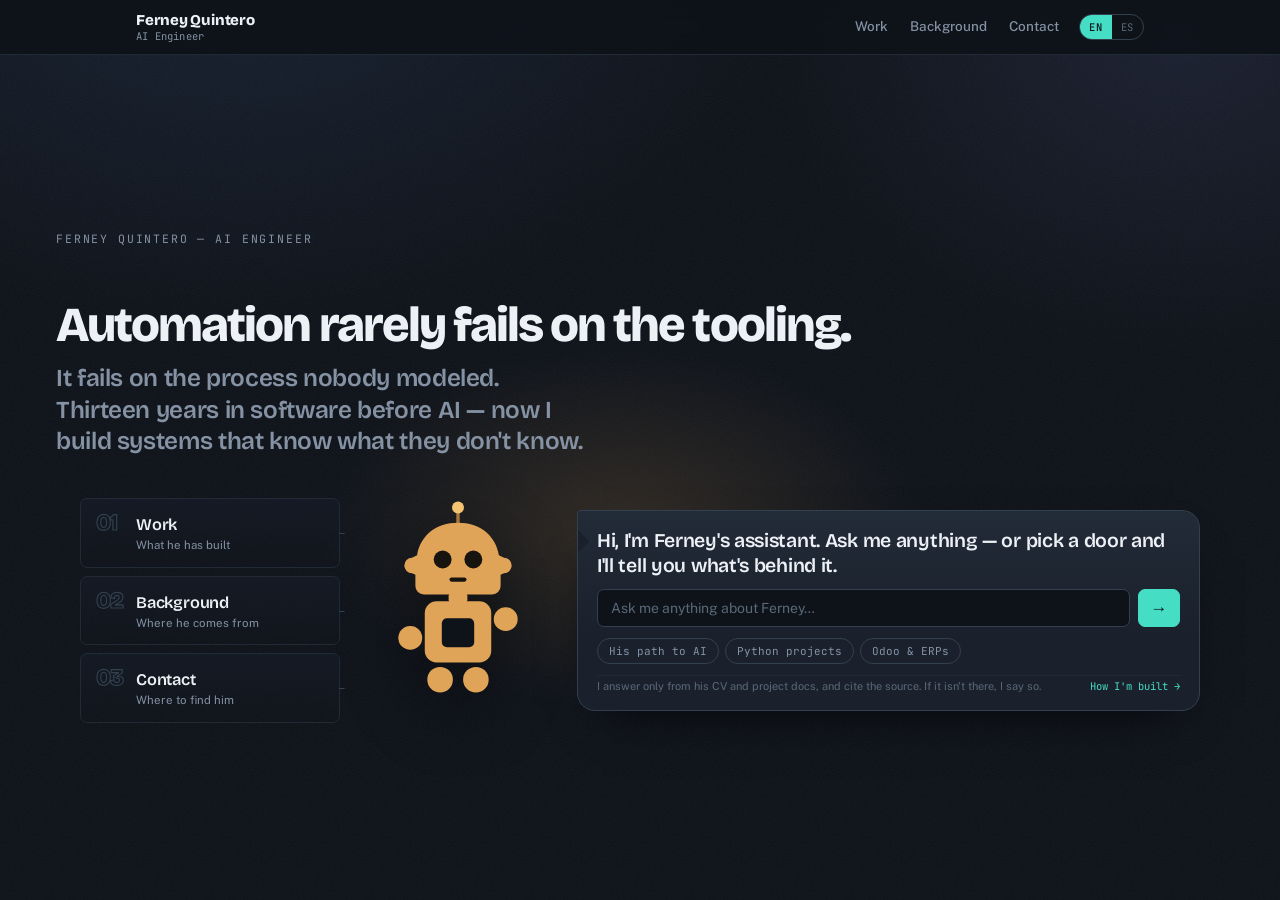
==== index.html @ f99f76a3 "Portada: la tesis por delante del cargo "Ingeniero de IA" compite con miles de perfiles. Lo que no c" ====
<!doctype html>
<html lang="en">
<head>
<meta charset="utf-8">
<meta name="viewport" content="width=device-width, initial-scale=1">
<title>Ferney Quintero — AI Engineer</title>
<meta name="description" content="I automate the work nobody should be doing by hand. Ask my assistant anything — it answers from my real documents and cites the source.">
<meta property="og:title" content="Ferney Quintero — AI Engineer">
<meta property="og:description" content="Ask my assistant anything — it answers from my real documents and cites the source.">
<meta property="og:type" content="website">
<link rel="icon" href="data:image/svg+xml,<svg xmlns='http://www.w3.org/2000/svg' viewBox='0 0 100 100'><rect width='100' height='100' fill='%230e1219'/><text y='70' x='50' text-anchor='middle' font-size='52' font-weight='700' font-family='monospace' fill='%23e0a458'>FQ</text></svg>">

<link rel="preconnect" href="https://fonts.googleapis.com">
<link rel="preconnect" href="https://fonts.gstatic.com" crossorigin>
<link rel="stylesheet" href="https://fonts.googleapis.com/css2?family=Bricolage+Grotesque:opsz,wght@12..96,600;12..96,800&family=Public+Sans:wght@400;500;600&family=JetBrains+Mono:wght@400;500&display=swap">
<link rel="stylesheet" href="styles.css">
</head>
<body class="home">

<a class="skip" href="#chat-input" data-es="Ir al asistente">Skip to the assistant</a>

<header class="topbar">
  <div class="bar">
    <a class="mark" href="index.html">
      <span class="mark-name">Ferney Quintero</span>
      <span class="mark-role" data-es="Ingeniero de IA">AI Engineer</span>
    </a>
    <nav aria-label="Sections">
      <a href="work.html" data-es="Proyectos">Work</a>
      <a href="background.html" data-es="Trayectoria">Background</a>
      <a href="contact.html" data-es="Contacto">Contact</a>
    </nav>
    <div class="lang" role="group" aria-label="Language">
      <button type="button" data-lang-btn="en" aria-pressed="true">EN</button>
      <button type="button" data-lang-btn="es" aria-pressed="false">ES</button>
    </div>
  </div>
</header>

<main id="main" class="stage" data-mood="idle" data-point="none">

  <p class="kicker mono" data-es="Ferney Quintero — Ingeniero de IA">Ferney Quintero — AI Engineer</p>

  <h1 data-es="Las automatizaciones casi nunca fallan por la herramienta.<br><span class='soft'>Fallan por el proceso que nadie modeló. Trece años en software antes de la IA — hoy construyo sistemas que saben lo que no saben.</span>">Automation rarely fails on the tooling.<br><span class="soft">It fails on the process nobody modeled. Thirteen years in software before AI &mdash; now I build systems that know what they don't know.</span></h1>

  <div class="scene">

    <nav class="doors" aria-label="Sections">
      <a href="work.html" data-point="up"
         data-say="Six systems. Two of them you can open and try right now."
         data-es-say="Seis sistemas. Dos puedes abrirlos y probarlos ahora mismo.">
        <span class="door-n mono">01</span>
        <span class="door-t" data-es="Proyectos">Work</span>
        <span class="door-d" data-es="Lo que ha construido">What he has built</span>
      </a>
      <a href="background.html" data-point="mid"
         data-say="Thirteen years in software before the AI part. That's the interesting bit."
         data-es-say="Trece años en software antes de la parte de IA. Eso es lo interesante.">
        <span class="door-n mono">02</span>
        <span class="door-t" data-es="Trayectoria">Background</span>
        <span class="door-d" data-es="De dónde viene">Where he comes from</span>
      </a>
      <a href="contact.html" data-point="down"
         data-say="Bogotá, Colombia. Where to find him."
         data-es-say="Bogotá, Colombia. Dónde encontrarlo.">
        <span class="door-n mono">03</span>
        <span class="door-t" data-es="Contacto">Contact</span>
        <span class="door-d" data-es="Dónde encontrarlo">Where to find him</span>
      </a>
    </nav>

    <svg class="bot" viewBox="0 0 230 262" role="img" aria-label="A small robot assistant">

      <g class="bot-think" aria-hidden="true">
        <text x="186" y="44" class="bot-mark">?</text>
      </g>

      <g class="bot-spark" aria-hidden="true">
        <path d="M182 34 l3.5 8 8 3.5 -8 3.5 -3.5 8 -3.5-8 -8-3.5 8-3.5 z"/>
        <path d="M40 58 l2.5 6 6 2.5 -6 2.5 -2.5 6 -2.5-6 -6-2.5 6-2.5 z"/>
      </g>

      <g class="bot-body">

        <g class="bot-head">
          <line class="bot-wire" x1="115" y1="30" x2="115" y2="14"/>
          <circle class="bot-bulb" cx="115" cy="10" r="7"/>

          <path class="bot-skin" d="M115 28
            c-26 0-44 15-48 38
            l-6 3 a9 9 0 0 0 0 18 l4 2
            v13 a10 10 0 0 0 10 10 h80
            a10 10 0 0 0 10-10 v-13 l4-2
            a9 9 0 0 0 0-18 l-6-3
            c-4-23-22-38-48-38 z"/>

          <g class="bot-face">
            <g class="eyes" data-eyes="normal">
              <circle cx="97" cy="71" r="10.5"/>
              <circle cx="133" cy="71" r="10.5"/>
            </g>
            <g class="eyes" data-eyes="happy">
              <path d="M87 76 a10 10 0 0 1 20 0"/>
              <path d="M123 76 a10 10 0 0 1 20 0"/>
            </g>
            <g class="eyes" data-eyes="squint">
              <rect x="86" y="68" width="22" height="7" rx="3.5"/>
              <rect x="122" y="68" width="22" height="7" rx="3.5"/>
            </g>
            <g class="eyes" data-eyes="up">
              <circle cx="97" cy="65" r="9.5"/>
              <circle cx="133" cy="65" r="9.5"/>
            </g>

            <g class="mouth" data-mouth="flat">
              <rect x="105" y="92" width="20" height="5" rx="2.5"/>
            </g>
            <g class="mouth" data-mouth="smile">
              <path d="M100 90 a16 13 0 0 0 30 0"/>
            </g>
            <g class="mouth" data-mouth="wavy">
              <path d="M101 94 q6-6 12 0 t12 0"/>
            </g>
            <g class="mouth" data-mouth="think">
              <rect x="108" y="92" width="13" height="5" rx="2.5"/>
            </g>
          </g>
        </g>

        <rect class="bot-skin" x="104" y="110" width="22" height="12" rx="4"/>
        <rect class="bot-skin" x="76" y="120" width="78" height="72" rx="14"/>
        <rect class="bot-panel" x="96" y="140" width="38" height="34" rx="6"/>

        <g class="bot-arm-l"><circle class="bot-skin" cx="59" cy="163" r="14"/></g>
        <g class="bot-arm-r"><circle class="bot-skin" cx="171" cy="141" r="14"/></g>

        <circle class="bot-skin" cx="94" cy="212" r="15"/>
        <circle class="bot-skin" cx="136" cy="212" r="15"/>
      </g>
    </svg>

    <div class="bubble">

      <div class="host-say" id="host-say" aria-hidden="true"><p></p></div>

      <div class="chat-log" id="chat-log" role="log" aria-live="polite" aria-label="Conversation">
        <div class="msg from-bot">
          <p class="msg-text" data-es="Hola, soy el asistente de Ferney. Pregúntame lo que quieras — o elige una puerta y te cuento qué hay detrás.">Hi, I'm Ferney's assistant. Ask me anything — or pick a door and I'll tell you what's behind it.</p>
        </div>
      </div>

      <form class="chat-form" id="chat-form" autocomplete="off">
        <input
          id="chat-input"
          type="text"
          name="question"
          maxlength="500"
          autocomplete="off"
          autocorrect="off"
          spellcheck="false"
          placeholder="Ask me anything about Ferney…"
          data-es-ph="Pregúntame lo que quieras sobre Ferney…"
          aria-label="Your question"
          data-es-label="Tu pregunta">
        <button type="submit" id="chat-send" aria-label="Send" data-es-label="Enviar">
          <span aria-hidden="true">→</span>
        </button>
      </form>

      <div class="chat-suggestions" id="chat-suggestions">
        <button type="button"
                data-q="How did he get into AI, and what did he do before?"
                data-es-q="¿Cómo llegó a la IA y qué hacía antes?"
                data-es="Su camino a la IA">His path to AI</button>
        <button type="button"
                data-q="What has he built in Python?"
                data-es-q="¿Qué ha construido en Python?"
                data-es="Proyectos en Python">Python projects</button>
        <button type="button"
                data-q="What does he know about Odoo and ERPs?"
                data-es-q="¿Qué sabe de Odoo y ERPs?"
                data-es="Odoo y ERPs">Odoo &amp; ERPs</button>
      </div>

      <p class="bubble-foot">
        <span data-es="Respondo solo desde su CV y la documentación de sus proyectos, y cito la fuente. Si no está ahí, lo digo.">I answer only from his CV and project docs, and cite the source. If it isn't there, I say so.</span>
        <a href="assistant.html" data-es="Cómo estoy hecho →">How I'm built →</a>
      </p>
    </div>

  </div>

</main>

<script src="i18n.js"></script>
<script src="script.js"></script>
</body>
</html>
---- styles.css ----
/* ==========================================================================
   Ferney Quintero — AI Automation Engineer

   One committed visual world: warm dark panel, tan robot, amber accent.
   Single theme on purpose — the site has an identity rather than a switch,
   and every colour is painted explicitly so it holds on any host ground.
   ========================================================================== */

:root {
  color-scheme: dark;

  /* Azul-noche frio de fondo contra el dorado calido del robot.
     El contraste de temperatura es lo que da la sensacion de objeto
     iluminado en vez de dibujo plano sobre un color. */
  --paper:   #0e1219;
  --surface: #151b25;
  --sunken:  #1a212c;
  --raised:  #222b38;

  --ink:     #edf1f6;
  --soft:    #b5c0ce;
  --muted:   #8492a4;
  --dim:     #5a6878;

  --line:    #212a36;
  --line-2:  #32404f;

  /* Dorado: la marca y el robot */
  --skin:        #e0a458;
  --skin-dim:    #a8763a;
  --amber:       #e8b35e;
  --amber-vivid: #f5c473;
  --amber-wash:  #241d12;

  /* Turquesa: todo lo que se puede tocar */
  --accent:      #45ddc4;
  --accent-soft: #2aa892;
  --accent-wash: #0d2621;

  --live:      #45ddc4;
  --live-wash: #0d2621;

  --display: "Bricolage Grotesque", "Trebuchet MS", sans-serif;
  --body: "Public Sans", -apple-system, "Segoe UI", sans-serif;
  --mono: "JetBrains Mono", ui-monospace, "Cascadia Code", monospace;

  --pad: clamp(20px, 5vw, 56px);
  --maxw: 1120px;
}

* { box-sizing: border-box; }

html { scroll-behavior: smooth; scroll-padding-top: 72px; }
@media (prefers-reduced-motion: reduce) {
  html { scroll-behavior: auto; }
  * { transition: none !important; animation: none !important; }
}

body {
  margin: 0;
  background: var(--paper);
  background-image:
    radial-gradient(58rem 40rem at 18% -8%, #172233 0%, transparent 62%),
    radial-gradient(44rem 34rem at 92% 4%, #1a2030 0%, transparent 58%);
  background-attachment: fixed;
  color: var(--ink);
  font-family: var(--body);
  font-size: 16px;
  line-height: 1.6;
  -webkit-font-smoothing: antialiased;
}

/* Grano finisimo sobre todo el sitio. Rompe la planitud del color plano
   y da la sensacion de superficie impresa en vez de pantalla lisa.
   Generado con feTurbulence: no carga ninguna imagen. */
body::after {
  content: "";
  position: fixed;
  inset: 0;
  z-index: 1;
  pointer-events: none;
  opacity: 0.055;
  background-image: url("data:image/svg+xml,%3Csvg xmlns='http://www.w3.org/2000/svg' width='160' height='160'%3E%3Cfilter id='n'%3E%3CfeTurbulence type='fractalNoise' baseFrequency='0.85' numOctaves='3'/%3E%3C/filter%3E%3Crect width='160' height='160' filter='url(%23n)'/%3E%3C/svg%3E");
}

.mono { font-family: var(--mono); }
a { color: inherit; }

.skip {
  position: absolute;
  left: -9999px;
  top: 0;
  background: var(--amber);
  color: var(--paper);
  padding: 10px 16px;
  z-index: 100;
}
.skip:focus { left: 8px; top: 8px; }

:focus-visible { outline: 2px solid var(--accent); outline-offset: 3px; }

/* ---------------- top bar ---------------- */
.topbar {
  position: sticky;
  top: 0;
  z-index: 40;
  background: color-mix(in srgb, var(--paper) 90%, transparent);
  backdrop-filter: blur(10px);
  border-bottom: 1px solid var(--line);
}
.bar {
  max-width: var(--maxw);
  margin: 0 auto;
  padding: 11px var(--pad);
  display: flex;
  align-items: center;
  gap: 20px;
}
.mark { text-decoration: none; display: grid; line-height: 1.25; margin-right: auto; }
.mark-name {
  font-family: var(--display);
  font-weight: 800;
  font-size: 15px;
  letter-spacing: -0.015em;
  color: var(--ink);
}
.mark-role {
  font-family: var(--mono);
  font-size: 10.5px;
  color: var(--muted);
  letter-spacing: 0.02em;
}
.topbar nav { display: flex; gap: 22px; }
.topbar nav a {
  text-decoration: none;
  font-size: 13.5px;
  font-weight: 500;
  color: var(--muted);
  padding: 3px 0;
  border-bottom: 1.5px solid transparent;
}
.topbar nav a:hover { color: var(--ink); border-bottom-color: var(--accent); }
.topbar nav a[aria-current="page"] { color: var(--ink); border-bottom-color: var(--accent); }

/* --- selector de idioma --- */
.lang {
  display: flex;
  border: 1px solid var(--line-2);
  border-radius: 20px;
  overflow: hidden;
  flex: none;
}
.lang button {
  font-family: var(--mono);
  font-size: 10.5px;
  letter-spacing: 0.06em;
  background: none;
  border: none;
  color: var(--dim);
  padding: 5px 9px;
  cursor: pointer;
  transition: background .12s ease, color .12s ease;
}
.lang button:hover { color: var(--ink); }
.lang button[aria-pressed="true"] {
  background: var(--accent);
  color: var(--paper);
  font-weight: 500;
}

/* ---------------- layout ---------------- */
main { max-width: var(--maxw); margin: 0 auto; padding: 0 var(--pad); }

/* ---------------- stage (home) ----------------
   La pagina es el personaje. El robot queda en el centro haciendo de
   bisagra: a su izquierda las tres puertas, a su derecha la conversacion.
   Todo cabe en una pantalla — nadie tiene que bajar para entrar a una
   seccion.
   --------------------------------------------- */
.stage {
  position: relative;
  max-width: none;
  padding: clamp(20px, 3vw, 38px) var(--pad) clamp(24px, 3vw, 40px);
  min-height: calc(100vh - 56px);
  display: flex;
  flex-direction: column;
  justify-content: center;
  gap: clamp(20px, 3.5vw, 40px);
}
.stage > * {
  max-width: var(--maxw);
  width: 100%;
  margin-inline: auto;
  position: relative;
  z-index: 2;
}

/* El foco nace detras del personaje, en el centro de la composicion */
.stage::before {
  content: "";
  position: absolute;
  left: 50%;
  top: 56%;
  width: min(52rem, 92vw);
  height: min(34rem, 56vh);
  transform: translate(-52%, -50%);
  background: radial-gradient(
    closest-side,
    rgba(224, 164, 88, 0.16) 0%,
    rgba(224, 164, 88, 0.06) 44%,
    transparent 72%
  );
  pointer-events: none;
  z-index: 0;
}

/* --- la composicion: puertas | personaje | conversacion --- */
.scene {
  display: grid;
  grid-template-columns: minmax(210px, 260px) auto minmax(0, 1fr);
  align-items: center;
  gap: clamp(6px, 1.6vw, 22px);
}

/* --- las puertas --- */
.doors { display: grid; gap: 8px; }
.doors a {
  position: relative;
  display: grid;
  grid-template-columns: 30px 1fr;
  grid-template-areas: "n t" "n d";
  align-items: baseline;
  gap: 0 10px;
  text-decoration: none;
  padding: 13px 15px;
  border: 1px solid var(--line);
  border-radius: 7px;
  background: linear-gradient(180deg, var(--surface) 0%, transparent 100%);
  transition: border-color .22s ease, background .22s ease, transform .22s ease;
}
.doors a::after {
  /* El hilo que une la puerta con el personaje */
  content: "";
  position: absolute;
  right: -14px;
  top: 50%;
  width: 14px;
  height: 1px;
  background: var(--line-2);
  transform: scaleX(.4);
  transform-origin: left;
  transition: transform .22s ease, background .22s ease;
}
.doors a:hover,
.doors a:focus-visible {
  border-color: var(--accent-soft);
  background: linear-gradient(180deg, var(--raised) 0%, var(--sunken) 100%);
  transform: translateX(4px);
}
.doors a:hover::after,
.doors a:focus-visible::after { transform: scaleX(1); background: var(--accent); }

.door-n {
  grid-area: n;
  font-family: var(--display);
  font-weight: 800;
  font-size: 1.45rem;
  line-height: .9;
  letter-spacing: -0.03em;
  color: transparent;
  -webkit-text-stroke: 1.2px var(--line-2);
  transition: -webkit-text-stroke-color .22s ease;
  user-select: none;
}
.doors a:hover .door-n { -webkit-text-stroke-color: var(--accent); }
.door-t {
  grid-area: t;
  font-family: var(--display);
  font-weight: 600;
  font-size: 1.02rem;
  letter-spacing: -0.012em;
  color: var(--ink);
}
.door-d { grid-area: d; font-size: 11.5px; color: var(--muted); line-height: 1.35; }

/* --- robot: una parte por gesto ---------------------------------------
   El estado llega en data-mood sobre .stage, puesto por script.js con lo
   que devuelve la API. El CSS traduce ese valor a postura y expresion:
   ojos, boca, inclinacion, brazos y los adornos que aparecen alrededor.
   -------------------------------------------------------------------- */
.bot {
  width: clamp(112px, 16vw, 196px);
  height: auto;
  flex: none;
  overflow: visible;
  filter: drop-shadow(0 18px 34px rgba(0, 0, 0, .45));
}
.bot-skin  { fill: var(--skin); }
.bot-panel { fill: var(--paper); }
.bot-wire  { stroke: var(--skin-dim); stroke-width: 4; stroke-linecap: round; }
.bot-bulb  { fill: var(--amber-vivid); }

.eyes circle, .eyes rect { fill: #17140f; }
.eyes path { fill: none; stroke: #17140f; stroke-width: 6; stroke-linecap: round; }

.mouth rect, .mouth circle { fill: #17140f; }
.mouth path {
  fill: none;
  stroke: #17140f;
  stroke-width: 5;
  stroke-linecap: round;
  stroke-linejoin: round;
}

/* Un solo juego de ojos y una sola boca visibles a la vez */
.eyes, .mouth { display: none; }

.stage[data-mood="idle"]      [data-eyes="normal"],
.stage[data-mood="answering"] [data-eyes="normal"] { display: block; }
.stage[data-mood="confident"] [data-eyes="happy"]  { display: block; }
.stage[data-mood="thinking"]  [data-eyes="up"]     { display: block; }
.stage[data-mood="declined"]  [data-eyes="squint"] { display: block; }
.stage[data-mood="unsure"]    [data-eyes="squint"] { display: block; }

.stage[data-mood="idle"]      [data-mouth="flat"]  { display: block; }
.stage[data-mood="answering"] [data-mouth="flat"]  { display: block; }
.stage[data-mood="confident"] [data-mouth="smile"] { display: block; }
.stage[data-mood="thinking"]  [data-mouth="think"] { display: block; }
.stage[data-mood="declined"]  [data-mouth="wavy"]  { display: block; }
.stage[data-mood="unsure"]    [data-mouth="wavy"]  { display: block; }

/* Adornos alrededor de la cabeza */
.bot-mark {
  fill: var(--amber-vivid);
  font-family: var(--display);
  font-weight: 800;
  font-size: 44px;
}
.bot-spark path { fill: var(--amber-vivid); }

.bot-think, .bot-spark {
  opacity: 0;
  transform-origin: 170px 44px;
  transition: opacity .3s ease, transform .3s ease;
  transform: scale(.4);
}
.stage[data-mood="declined"] .bot-think,
.stage[data-mood="unsure"]   .bot-think { opacity: 1; transform: scale(1); }
.stage[data-mood="confident"] .bot-spark { opacity: 1; transform: scale(1); }

.bot-head  { transform-origin: 115px 118px; transition: transform .45s ease; }
.bot-body  { transform-origin: 115px 222px; transition: transform .45s ease; }
.bot-face  { transition: transform .25s ease; }
.bot-arm-r { transform-origin: 162px 152px; transition: transform .45s ease; }
.bot-arm-l { transform-origin: 68px 152px;  transition: transform .45s ease; }

/* Cabeza ladeada y cuerpo hundido cuando no encuentra o no entiende */
.stage[data-mood="declined"] .bot-head,
.stage[data-mood="unsure"]   .bot-head { transform: rotate(-12deg); }
.stage[data-mood="declined"] .bot-body,
.stage[data-mood="unsure"]   .bot-body { transform: translateY(5px) scale(.98); }

/* Hombros encogidos al declinar */
.stage[data-mood="declined"] .bot-arm-l,
.stage[data-mood="unsure"]   .bot-arm-l { transform: translateY(-11px) rotate(-14deg); }
.stage[data-mood="declined"] .bot-arm-r,
.stage[data-mood="unsure"]   .bot-arm-r { transform: translate(-5px, 16px) rotate(16deg); }

/* --- el anfitrion senala la puerta que estas mirando ------------------
   data-point lo pone script.js al pasar el cursor por una puerta. El
   robot gira la cabeza hacia ella y estira el brazo en su direccion.
   -------------------------------------------------------------------- */
.stage[data-point="up"]   .bot-head { transform: rotate(-13deg) translateX(-5px); }
.stage[data-point="mid"]  .bot-head { transform: rotate(-8deg)  translateX(-5px); }
.stage[data-point="down"] .bot-head { transform: rotate(-3deg)  translateX(-4px); }

.stage[data-point="up"]   .bot-arm-l { transform: translate(-16px, -30px) rotate(-38deg); }
.stage[data-point="mid"]  .bot-arm-l { transform: translate(-19px, -6px)  rotate(-14deg); }
.stage[data-point="down"] .bot-arm-l { transform: translate(-16px, 16px)  rotate(16deg); }

/* Mientras senala, la otra mano baja: el gesto se lee como uno solo */
.stage[data-point="up"]   .bot-arm-r,
.stage[data-point="mid"]  .bot-arm-r,
.stage[data-point="down"] .bot-arm-r { transform: translateY(14px) rotate(10deg); }

.stage[data-point="up"]   .bot-face,
.stage[data-point="mid"]  .bot-face,
.stage[data-point="down"] .bot-face { transform: translateX(-5px) !important; }

/* Senalando no sigue al cursor ni saluda: esta atendiendo a otra cosa */
.stage:not([data-point="none"]) .bot-arm-r { animation: none !important; }

@media (prefers-reduced-motion: no-preference) {
  /* En reposo: respira, saluda, parpadea y late la antena */
  .stage[data-mood="idle"][data-point="none"] .bot-body { animation: breathe 4.6s ease-in-out infinite; }
  .stage[data-mood="idle"][data-point="none"] .bot-arm-r { animation: wave 3.4s ease-in-out infinite; }
  .stage[data-mood="idle"] [data-eyes="normal"] {
    animation: blink 5.4s steps(1, end) infinite;
    transform-origin: 115px 71px;
  }
  .bot-bulb { animation: pulse 2.9s ease-in-out infinite; }

  /* Pensando: antena acelerada, balanceo y la boca late */
  .stage[data-mood="thinking"] .bot-bulb { animation: pulse .7s ease-in-out infinite; }
  .stage[data-mood="thinking"] .bot-body { animation: sway 1.7s ease-in-out infinite; }
  .stage[data-mood="thinking"] [data-mouth="think"] { animation: ponder 2.1s ease-in-out infinite; }

  /* Respuesta con respaldo: da un saltito, asiente y levanta el brazo */
  .stage[data-mood="confident"] .bot-body  { animation: hop .62s ease-in-out 2; }
  .stage[data-mood="confident"] .bot-arm-r { transform: rotate(-30deg); }
  .stage[data-mood="confident"] .bot-spark { animation: twinkle 1.5s ease-in-out infinite; }

  /* Al declinar, el signo de interrogacion oscila */
  .stage[data-mood="declined"] .bot-think,
  .stage[data-mood="unsure"]   .bot-think { animation: tilt 2s ease-in-out infinite; }
}

@keyframes wave {
  0%, 62%, 100% { transform: rotate(0deg); }
  14%           { transform: rotate(-26deg); }
  30%           { transform: rotate(-6deg); }
  46%           { transform: rotate(-22deg); }
}
@keyframes blink {
  0%, 90%, 100% { transform: scaleY(1); }
  93%           { transform: scaleY(0.1); }
  96%           { transform: scaleY(1); }
  98%           { transform: scaleY(0.1); }
}
@keyframes pulse {
  0%, 100% { opacity: 1; }
  50%      { opacity: 0.3; }
}
@keyframes breathe {
  0%, 100% { transform: translateY(0) scale(1); }
  50%      { transform: translateY(-2.5px) scale(1.012); }
}
@keyframes sway {
  0%, 100% { transform: rotate(0deg); }
  50%      { transform: rotate(2.4deg); }
}
@keyframes hop {
  0%, 100% { transform: translateY(0); }
  35%      { transform: translateY(-9px); }
  70%      { transform: translateY(2px); }
}
@keyframes ponder {
  0%, 100% { transform: translateX(0); }
  50%      { transform: translateX(3px); }
}
@keyframes twinkle {
  0%, 100% { opacity: 1; }
  50%      { opacity: .35; }
}
@keyframes tilt {
  0%, 100% { transform: rotate(-8deg) scale(1); }
  50%      { transform: rotate(8deg) scale(1.08); }
}

/* --- globo: ahora contiene la conversacion --------------------------- */
.bubble {
  position: relative;
  overflow: hidden;
  background: linear-gradient(180deg, var(--raised) 0%, var(--sunken) 62%);
  border: 1px solid var(--line-2);
  border-radius: 4px 18px 18px 18px;
  box-shadow: 0 22px 48px -26px rgba(0, 0, 0, .85);
  padding: 17px 19px 15px;
  width: min(100%, 640px);
  display: flex;
  flex-direction: column;
  gap: 11px;
}
.bubble::before {
  content: "";
  position: absolute;
  left: -9px;
  top: 22px;
  width: 16px;
  height: 16px;
  background: var(--sunken);
  border-left: 1px solid var(--line-2);
  border-bottom: 1px solid var(--line-2);
  transform: rotate(45deg);
}

/* Lo que dice el anfitrion al senalar una puerta. Se superpone al chat
   en vez de sustituirlo: la conversacion sigue intacta debajo. */
.host-say {
  position: absolute;
  inset: 0;
  z-index: 3;
  display: flex;
  align-items: center;
  padding: 20px 24px;
  border-radius: inherit;
  background: linear-gradient(180deg, var(--raised) 0%, var(--sunken) 70%);
  opacity: 0;
  pointer-events: none;
  transition: opacity .2s ease;
}
.host-say p {
  font-family: var(--display);
  font-weight: 600;
  font-size: clamp(1.02rem, 2vw, 1.3rem);
  line-height: 1.3;
  letter-spacing: -0.018em;
  color: var(--ink);
  text-wrap: balance;
}
.stage:not([data-point="none"]) .host-say { opacity: 1; }

.chat-log {
  display: flex;
  flex-direction: column;
  gap: 12px;
  max-height: clamp(180px, 30vh, 300px);
  overflow-y: auto;
  scrollbar-width: thin;
  scrollbar-color: var(--line-2) transparent;
}
.chat-log::-webkit-scrollbar { width: 6px; }
.chat-log::-webkit-scrollbar-thumb { background: var(--line-2); border-radius: 3px; }

.msg p { margin: 0; }
.msg-text { font-size: 14.6px; line-height: 1.55; }

.from-bot .msg-text { color: var(--ink); }
.from-bot:first-child .msg-text {
  font-family: var(--display);
  font-weight: 600;
  font-size: clamp(1rem, 2vw, 1.22rem);
  line-height: 1.3;
  letter-spacing: -0.015em;
}

.from-user {
  align-self: flex-end;
  max-width: 85%;
  background: var(--raised);
  border: 1px solid var(--line-2);
  border-radius: 12px 12px 3px 12px;
  padding: 7px 12px;
}
.from-user .msg-text { color: var(--soft); font-size: 13.8px; }

.msg-sources {
  margin-top: 6px !important;
  font-family: var(--mono);
  font-size: 10.5px;
  line-height: 1.6;
  color: var(--dim);
}

.typing { display: flex; gap: 5px; padding: 6px 2px; }
.typing span {
  width: 6px;
  height: 6px;
  border-radius: 50%;
  background: var(--skin-dim);
}
@media (prefers-reduced-motion: no-preference) {
  .typing span { animation: blip 1.1s ease-in-out infinite; }
  .typing span:nth-child(2) { animation-delay: .16s; }
  .typing span:nth-child(3) { animation-delay: .32s; }
}
@keyframes blip {
  0%, 60%, 100% { opacity: .25; transform: translateY(0); }
  30%           { opacity: 1;   transform: translateY(-3px); }
}

.chat-form { display: flex; gap: 8px; }
.chat-form input {
  flex: 1;
  min-width: 0;
  background: var(--paper);
  border: 1px solid var(--line-2);
  border-radius: 7px;
  padding: 10px 13px;
  color: var(--ink);
  font-family: var(--body);
  font-size: 14px;
}
.chat-form input::placeholder { color: var(--dim); }
.chat-form input:focus { outline: none; border-color: var(--accent); }
.chat-form input:disabled { opacity: .5; }

.chat-form button {
  flex: none;
  width: 42px;
  background: var(--accent);
  border: 1px solid var(--accent);
  border-radius: 7px;
  color: var(--paper);
  font-size: 17px;
  line-height: 1;
  cursor: pointer;
  transition: background .12s ease;
}
.chat-form button:hover:not(:disabled) {
  background: var(--accent-soft);
  border-color: var(--accent-soft);
}
.chat-form button:disabled { opacity: .4; cursor: default; }

.chat-suggestions { display: flex; flex-wrap: wrap; gap: 6px; }
.chat-suggestions button {
  font-family: var(--mono);
  font-size: 11px;
  background: none;
  border: 1px solid var(--line-2);
  border-radius: 20px;
  padding: 5px 11px;
  color: var(--muted);
  cursor: pointer;
  transition: border-color .12s ease, color .12s ease;
}
.chat-suggestions button:hover { border-color: var(--accent); color: var(--ink); }

.bubble-foot {
  display: flex;
  flex-wrap: wrap;
  gap: 4px 14px;
  justify-content: space-between;
  align-items: baseline;
  font-size: 11px;
  color: var(--dim);
  line-height: 1.45;
  margin: 0;
  padding-top: 3px;
  border-top: 1px solid var(--line);
}
.bubble-foot a {
  font-family: var(--mono);
  font-size: 10.5px;
  color: var(--accent);
  text-decoration: none;
  white-space: nowrap;
}
.bubble-foot a:hover { text-decoration: underline; }

/* --- title --- */
/* El kicker sostiene la identidad ("AI Engineer") para que el titular
   pueda dedicarse a la tesis en vez de al cargo. */
.stage .kicker {
  font-size: 0.72rem;
  letter-spacing: 0.16em;
  text-transform: uppercase;
  color: var(--muted);
  margin: 0 0 0.75rem;
}

.stage h1 {
  font-family: var(--display);
  font-weight: 800;
  /* Mas contenido que antes: el tamano baja para que la tesis quepa en
     dos o tres lineas sin empujar al personaje fuera de pantalla. */
  font-size: clamp(1.7rem, 4.3vw, 3.05rem);
  line-height: 1.0;
  letter-spacing: -0.04em;
  margin: 0;
  max-width: 26ch;
  color: var(--ink);
  text-wrap: balance;
}
/* La segunda linea baja de intensidad: el ojo entra por la primera y la
   frase se lee como una sola idea con enfasis, no como dos gritos. */
.stage h1 .soft {
  color: var(--muted);
  display: block;
  margin-top: 0.55em;
  font-size: 0.5em;
  font-weight: 600;
  line-height: 1.3;
  letter-spacing: -0.015em;
  max-width: 46ch;
}

/* --- jump buttons: keys on a control panel --- */
.jump {
  display: grid;
  grid-template-columns: repeat(3, minmax(0, 1fr));
  gap: 12px;
  max-width: 780px !important;
  margin-inline: 0 !important;
}
.jump a,
.pager a {
  display: grid;
  gap: 3px;
  text-decoration: none;
  background: linear-gradient(180deg, var(--raised) 0%, var(--sunken) 100%);
  border: 1px solid var(--line-2);
  border-bottom-width: 3px;
  border-radius: 5px;
  padding: 15px 17px 13px;
  box-shadow: 0 10px 26px -18px rgba(0, 0, 0, .9);
  transition: transform .14s ease, border-color .14s ease, box-shadow .14s ease;
}
.jump a:hover,
.pager a:hover {
  background: var(--raised);
  border-color: var(--skin-dim);
  transform: translateY(1px);
  border-bottom-width: 2px;
  margin-bottom: 1px;
}
.jump a:active { transform: translateY(2px); border-bottom-width: 1px; margin-bottom: 2px; }
.jump-n { font-size: 10px; color: var(--skin-dim); letter-spacing: 0.12em; }
.jump-t {
  font-family: var(--display);
  font-weight: 600;
  font-size: 1.05rem;
  color: var(--ink);
  letter-spacing: -0.01em;
}
.jump-d { font-size: 12px; color: var(--muted); line-height: 1.4; }

/* --- entrada de las paginas internas --- */
@media (prefers-reduced-motion: no-preference) {
  .page > .page-head,
  .page > .projects,
  .page > .bg-grid,
  .page > .contact-grid,
  .page > .prose,
  .page > .pager {
    animation: surge .6s cubic-bezier(.16, .84, .44, 1) both;
  }
  .page > .page-head { animation-delay: .04s; }
  .page > .projects,
  .page > .bg-grid,
  .page > .contact-grid,
  .page > .prose { animation-delay: .14s; }
  .page > .pager { animation-delay: .24s; }
}

/* --- entrada: el escenario se enciende por partes --- */
@media (prefers-reduced-motion: no-preference) {
  .stage h1,
  .stage .scene {
    animation: surge .72s cubic-bezier(.16, .84, .44, 1) both;
  }
  .stage h1      { animation-delay: .06s; }
  .stage .scene  { animation-delay: .20s; }
  .stage::before { animation: glow 1.4s ease-out both; }
  .doors a { animation: surge .55s cubic-bezier(.16,.84,.44,1) both; }
  .doors a:nth-child(1) { animation-delay: .34s; }
  .doors a:nth-child(2) { animation-delay: .42s; }
  .doors a:nth-child(3) { animation-delay: .50s; }
}
@keyframes surge {
  from { opacity: 0; transform: translateY(16px); }
  to   { opacity: 1; transform: none; }
}
@keyframes glow {
  from { opacity: 0; }
  to   { opacity: 1; }
}

/* ---------------- inner pages ---------------- */
.page {
  position: relative;
  padding: 52px 0 76px;
}

/* Las internas heredan el foco de la portada, mas tenue y arriba: liga
   las paginas sin repetir la puesta en escena del personaje. */
.page::before {
  content: "";
  position: absolute;
  left: -10%;
  top: -12%;
  width: min(40rem, 90vw);
  height: 24rem;
  background: radial-gradient(
    closest-side,
    rgba(224, 164, 88, 0.09) 0%,
    transparent 70%
  );
  pointer-events: none;
  z-index: 0;
}
.page > * { position: relative; z-index: 1; }

.page-head {
  padding-bottom: 30px;
  margin-bottom: 36px;
  border-bottom: 2px solid var(--line-2);
}
.crumb {
  display: flex;
  align-items: baseline;
  gap: 14px;
  font-size: 11.5px;
  color: var(--dim);
  margin: 0 0 18px;
  letter-spacing: 0.06em;
}
.crumb a { color: var(--accent); text-decoration: none; }
.crumb a:hover { text-decoration: underline; }

.page-head h1 {
  font-family: var(--display);
  font-weight: 800;
  font-size: clamp(2.2rem, 5.8vw, 3.6rem);
  line-height: 0.98;
  letter-spacing: -0.04em;
  margin: 0 0 14px;
  max-width: 19ch;
  color: var(--ink);
  text-wrap: balance;
}
.page-head > p {
  color: var(--soft);
  margin: 0;
  font-size: clamp(15.5px, 1.5vw, 17px);
  max-width: 60ch;
}

/* ---------------- projects ---------------- */
.projects { list-style: none; margin: 0; padding: 0; }

.proj {
  position: relative;
  display: grid;
  grid-template-columns: 92px minmax(0, 1fr);
  gap: 0 24px;
  padding: 34px 0;
  border-top: 1px solid var(--line);
  transition: border-color .25s ease;
}
.proj:first-child { border-top: 1px solid var(--line-2); }
.proj:hover { border-top-color: var(--accent-soft); }

/* El numero deja de ser una etiqueta y pasa a ser estructura visible:
   marca el ritmo de la lista y da escala a una pagina que si no seria
   parrafos apilados. */
.proj-n {
  font-family: var(--display);
  font-weight: 800;
  font-size: clamp(2.4rem, 5vw, 3.4rem);
  line-height: .85;
  letter-spacing: -0.04em;
  color: transparent;
  -webkit-text-stroke: 1.5px var(--line-2);
  padding-top: 2px;
  transition: -webkit-text-stroke-color .25s ease, color .25s ease;
  user-select: none;
}
.proj:hover .proj-n { -webkit-text-stroke-color: var(--accent-soft); }

.proj-top {
  display: flex;
  align-items: baseline;
  justify-content: space-between;
  gap: 16px;
  margin-bottom: 9px;
}
.proj h2 {
  font-family: var(--display);
  font-weight: 600;
  font-size: 1.2rem;
  letter-spacing: -0.014em;
  margin: 0;
  color: var(--ink);
}
.proj p { margin: 0 0 10px; color: var(--soft); font-size: 14.8px; max-width: 72ch; }
.proj .note {
  color: var(--muted);
  font-size: 14px;
  border-left: 2px solid var(--line-2);
  padding-left: 13px;
}

.state {
  font-size: 10.5px;
  letter-spacing: 0.1em;
  text-transform: uppercase;
  color: var(--dim);
  border: 1px solid var(--line-2);
  padding: 2px 8px;
  flex: none;
}
.state.live {
  color: var(--live);
  border-color: var(--live);
  background: var(--live-wash);
  font-weight: 500;
}

.proj-foot {
  display: flex;
  flex-wrap: wrap;
  align-items: baseline;
  justify-content: space-between;
  gap: 8px 20px;
  margin-top: 14px;
}
.tags { font-size: 11.5px; color: var(--dim); }
.links { display: flex; gap: 16px; font-size: 13px; }
.links a {
  color: var(--accent);
  text-decoration: none;
  font-weight: 500;
  border-bottom: 1px solid transparent;
}
.links a:hover { border-bottom-color: var(--accent); }
.links .muted { color: var(--dim); font-size: 12.5px; font-style: italic; }

/* ---------------- background ---------------- */
.bg-grid {
  display: grid;
  grid-template-columns: minmax(0, 1.5fr) minmax(0, 1fr);
  gap: 48px;
}
.bg-text p { color: var(--soft); margin: 0 0 15px; max-width: 62ch; }
.bg-text p:last-child { margin-bottom: 0; }
.bg-lead { font-size: 1.06rem; color: var(--ink) !important; font-weight: 500; }

.side-h {
  font-size: 10.5px;
  letter-spacing: 0.15em;
  text-transform: uppercase;
  color: var(--amber);
  margin: 0 0 13px;
  padding-bottom: 8px;
  border-bottom: 1px solid var(--line);
  font-weight: 400;
}
.bg-side, .contact-side {
  background: linear-gradient(180deg, var(--surface) 0%, transparent 70%);
  border: 1px solid var(--line);
  border-radius: 8px;
  padding: 22px 22px 24px;
  align-self: start;
}
.bg-side > * + .side-h,
.contact-side > * + .side-h { margin-top: 30px; }

.tl { list-style: none; margin: 0; padding: 0; position: relative; }

/* Una linea vertical une los anos: la trayectoria se ve como continua en
   vez de como filas sueltas, que es justo lo que la seccion argumenta. */
.tl::before {
  content: "";
  position: absolute;
  left: 20px;
  top: 12px;
  bottom: 12px;
  width: 1px;
  background: linear-gradient(180deg, var(--line-2), transparent);
}
.tl li {
  position: relative;
  display: grid;
  grid-template-columns: 46px 1fr;
  gap: 14px;
  font-size: 13.4px;
  color: var(--soft);
  padding: 9px 0;
}
.tl li::before {
  content: "";
  position: absolute;
  left: 17px;
  top: 15px;
  width: 7px;
  height: 7px;
  border-radius: 50%;
  background: var(--paper);
  border: 1.5px solid var(--line-2);
}
.tl li:first-child::before { border-color: var(--amber); background: var(--amber); }
.tl .mono {
  color: var(--amber);
  font-size: 12px;
  font-weight: 500;
  padding-top: 1px;
}

.tools { font-size: 11.8px; line-height: 1.9; color: var(--muted); margin: 0; }

.creds { list-style: none; margin: 0; padding: 0; display: flex; flex-wrap: wrap; gap: 7px; }
.creds li {
  font-family: var(--mono);
  font-size: 11px;
  color: var(--soft);
  border: 1px solid var(--line-2);
  padding: 4px 9px;
}
.creds li:first-child {
  border-color: var(--amber);
  background: var(--amber-wash);
  color: var(--amber-vivid);
  font-weight: 500;
}

/* ---------------- assistant page ---------------- */
.prose p {
  color: var(--soft);
  margin: 0 0 16px;
  max-width: 68ch;
  font-size: 15.6px;
  line-height: 1.68;
}
.prose h2 {
  font-family: var(--display);
  font-weight: 800;
  font-size: clamp(1.42rem, 2.6vw, 1.72rem);
  letter-spacing: -0.028em;
  margin: 46px 0 14px;
  padding-top: 18px;
  border-top: 1px solid var(--line);
  color: var(--ink);
}
.prose h2:first-child { margin-top: 0; padding-top: 0; border-top: none; }
.prose h3 {
  font-family: var(--body);
  font-weight: 600;
  font-size: 1rem;
  margin: 24px 0 8px;
  color: var(--ink);
}
.prose strong { color: var(--ink); font-weight: 600; }
.prose code {
  font-family: var(--mono);
  font-size: 0.86em;
  background: var(--sunken);
  border: 1px solid var(--line);
  padding: 0.1em 0.36em;
  border-radius: 3px;
  color: var(--soft);
}
.prose ul { color: var(--soft); max-width: 68ch; padding-left: 20px; margin: 0 0 15px; }
.prose li { margin-bottom: 7px; }

.flow {
  display: grid;
  gap: 1px;
  background: var(--line);
  border: 1px solid var(--line-2);
  border-radius: 6px;
  overflow: hidden;
  margin: 26px 0 30px;
  max-width: 68ch;
  box-shadow: 0 16px 40px -28px rgba(0, 0, 0, .9);
}
.flow-step {
  background: linear-gradient(180deg, var(--raised) 0%, var(--sunken) 100%);
  padding: 16px 18px;
  display: grid;
  grid-template-columns: 46px 1fr;
  gap: 16px;
  align-items: start;
  transition: background .2s ease;
}
.flow-step:hover { background: var(--raised); }
.flow-step b { color: var(--ink); font-weight: 600; font-size: 15px; display: block; margin-bottom: 5px; }
.flow-step span.n {
  font-family: var(--display);
  font-weight: 800;
  font-size: 1.9rem;
  line-height: .8;
  letter-spacing: -0.03em;
  color: transparent;
  -webkit-text-stroke: 1.3px var(--line-2);
  padding-top: 3px;
  user-select: none;
  transition: -webkit-text-stroke-color .2s ease;
}
.flow-step:hover span.n { -webkit-text-stroke-color: var(--accent-soft); }
.flow-step p { margin: 0 !important; font-size: 13.4px; color: var(--muted); max-width: none; }

.callout {
  position: relative;
  border: 1px solid var(--accent-soft);
  border-left-width: 3px;
  border-radius: 0 8px 8px 0;
  background: linear-gradient(100deg, var(--accent-wash) 0%, var(--sunken) 85%);
  padding: 24px 26px;
  margin: 36px 0;
  max-width: 68ch;
  box-shadow: 0 18px 44px -30px rgba(0, 0, 0, .95);
}
.callout h3 { margin-top: 0; color: var(--accent); }
.callout p:last-child { margin-bottom: 0; }
.callout a { color: var(--accent); font-weight: 500; }

/* ---------------- contact ---------------- */
.contact-grid {
  display: grid;
  grid-template-columns: minmax(0, 1.4fr) minmax(0, 1fr);
  gap: 48px;
}
.contact-main .primary {
  display: inline-block;
  font-family: var(--mono);
  font-size: clamp(14px, 2.2vw, 17px);
  color: var(--paper);
  background: var(--amber);
  border: 1px solid var(--amber);
  padding: 13px 20px;
  text-decoration: none;
  margin-bottom: 20px;
  font-weight: 500;
}
.contact-main .primary:hover { background: var(--accent); border-color: var(--accent); }
.contact-links { display: flex; gap: 22px; margin-bottom: 26px; }
.contact-links a {
  text-decoration: none;
  font-size: 14.5px;
  color: var(--soft);
  border-bottom: 1px solid var(--line-2);
  padding-bottom: 2px;
}
.contact-links a:hover { color: var(--ink); border-bottom-color: var(--accent); }
.contact-note { color: var(--soft); max-width: 54ch; margin: 0 0 12px; }
.back-home { font-family: var(--mono); font-size: 13px; color: var(--accent); text-decoration: none; }
.back-home:hover { text-decoration: underline; }

/* ---------------- pager ---------------- */
.pager {
  display: grid;
  grid-template-columns: repeat(2, minmax(0, 1fr));
  gap: 12px;
  margin-top: 50px;
  padding-top: 26px;
  border-top: 1px solid var(--line);
}
.pager .jump-n { color: var(--dim); }

/* ---------------- footer ---------------- */
footer {
  max-width: var(--maxw);
  margin: 0 auto;
  padding: 20px var(--pad) 40px;
  border-top: 1px solid var(--line);
  display: flex;
  flex-wrap: wrap;
  gap: 10px 20px;
  justify-content: space-between;
  font-size: 11px;
  color: var(--dim);
}
footer a { color: var(--dim); text-decoration: none; }
footer a:hover { color: var(--ink); }

/* ---------------- responsive ---------------- */
@media (max-width: 980px) {
  /* Sin sitio para tres columnas: el personaje se va arriba con su globo
     y las puertas pasan a una fila debajo. */
  .scene {
    grid-template-columns: auto minmax(0, 1fr);
    grid-template-areas: "bot bubble" "doors doors";
    gap: 14px clamp(10px, 2vw, 20px);
  }
  .scene .bot { grid-area: bot; }
  .scene .bubble { grid-area: bubble; }
  .doors {
    grid-area: doors;
    grid-template-columns: repeat(3, minmax(0, 1fr));
  }
  .doors a::after { display: none; }
  .doors a:hover, .doors a:focus-visible { transform: translateY(-2px); }
}

@media (max-width: 860px) {
  .bg-grid, .contact-grid { grid-template-columns: 1fr; gap: 30px; }
  .jump { grid-template-columns: 1fr; gap: 9px; }
  .jump a { grid-template-columns: 30px 1fr; grid-template-areas: "n t" ". d"; align-items: baseline; }
  .jump-n { grid-area: n; }
  .jump-t { grid-area: t; }
  .jump-d { grid-area: d; }
}

@media (max-width: 620px) {
  .topbar nav { gap: 14px; }
  .topbar nav a { font-size: 12.5px; }
  .mark-role { display: none; }

  .stage { min-height: 0; padding-top: 20px; padding-bottom: 30px; }
  .stage::before { top: 30%; width: 130vw; }
  .scene { grid-template-columns: 1fr; gap: 14px; }
  .bot { width: 92px; justify-self: center; }
  .doors a::after { display: none; }
  .bubble { border-radius: 14px 14px 14px 4px; padding: 14px; }
  .bubble::before { left: 26px; top: -9px; transform: rotate(135deg); }
  .chat-log { max-height: 210px; }
  .doors { grid-template-columns: 1fr; }
  .doors a { grid-template-columns: 26px 1fr; padding: 10px 13px; }
  .door-d { display: none; }
  .bubble-foot { flex-direction: column; gap: 6px; }

  .page { padding: 32px 0 52px; }
  .proj { grid-template-columns: 1fr; gap: 0; }
  .proj-n { display: none; }
  .proj-foot { flex-direction: column; align-items: flex-start; }
  .pager { grid-template-columns: 1fr; }
  .flow-step { grid-template-columns: 1fr; gap: 2px; }
}
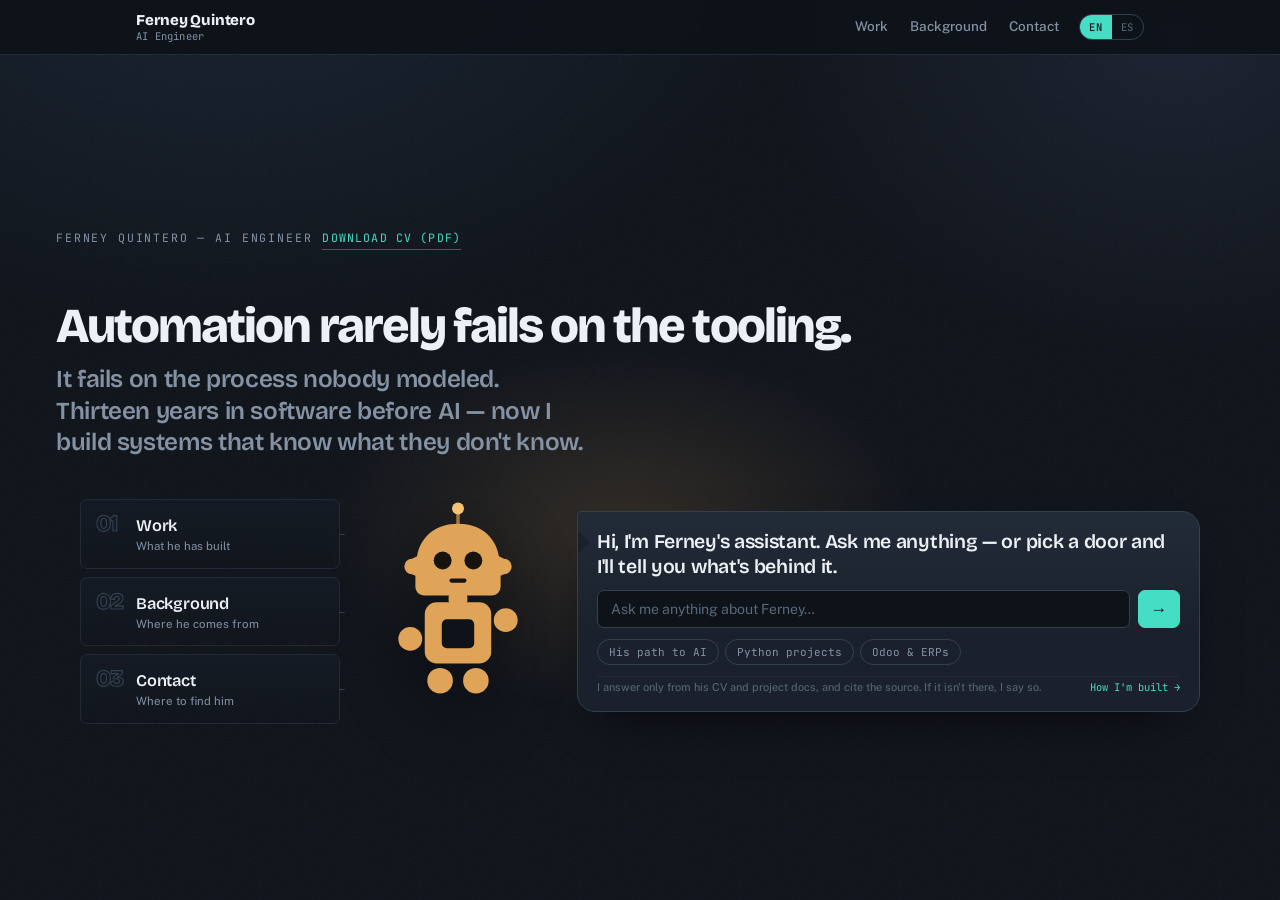
==== commit 88bfb76a: "CV descargable en PDF, en los dos idiomas Quien ya se convencio navegando no tenia como llevarse el " ====
--- a/index.html
+++ b/index.html
@@ -39,7 +39,12 @@
 
 <main id="main" class="stage" data-mood="idle" data-point="none">
 
-  <p class="kicker mono" data-es="Ferney Quintero — Ingeniero de IA">Ferney Quintero — AI Engineer</p>
+  <p class="kicker mono">
+    <span data-es="Ferney Quintero — Ingeniero de IA">Ferney Quintero — AI Engineer</span>
+    <a class="cv-link" href="Ferney-Quintero-CV-EN.pdf"
+       data-es-href="Ferney-Quintero-CV-ES.pdf"
+       data-es="Descargar CV (PDF)" download>Download CV (PDF)</a>
+  </p>
 
   <h1 data-es="Las automatizaciones casi nunca fallan por la herramienta.<br><span class='soft'>Fallan por el proceso que nadie modeló. Trece años en software antes de la IA — hoy construyo sistemas que saben lo que no saben.</span>">Automation rarely fails on the tooling.<br><span class="soft">It fails on the process nobody modeled. Thirteen years in software before AI &mdash; now I build systems that know what they don't know.</span></h1>
 
--- a/styles.css
+++ b/styles.css
@@ -650,6 +650,23 @@
   margin: 0 0 0.75rem;
 }
 
+/* El kicker lleva identidad a la izquierda y la descarga a la derecha:
+   quien ya se convencio no deberia tener que buscar el CV. */
+.stage .kicker {
+  display: flex;
+  flex-wrap: wrap;
+  align-items: baseline;
+  gap: 10px;
+}
+.stage .cv-link {
+  color: var(--accent);
+  text-decoration: none;
+  border-bottom: 1px solid color-mix(in oklab, var(--accent) 40%, transparent);
+  padding-bottom: 1px;
+  letter-spacing: 0.1em;
+}
+.stage .cv-link:hover { border-bottom-color: var(--accent); }
+
 .stage h1 {
   font-family: var(--display);
   font-weight: 800;
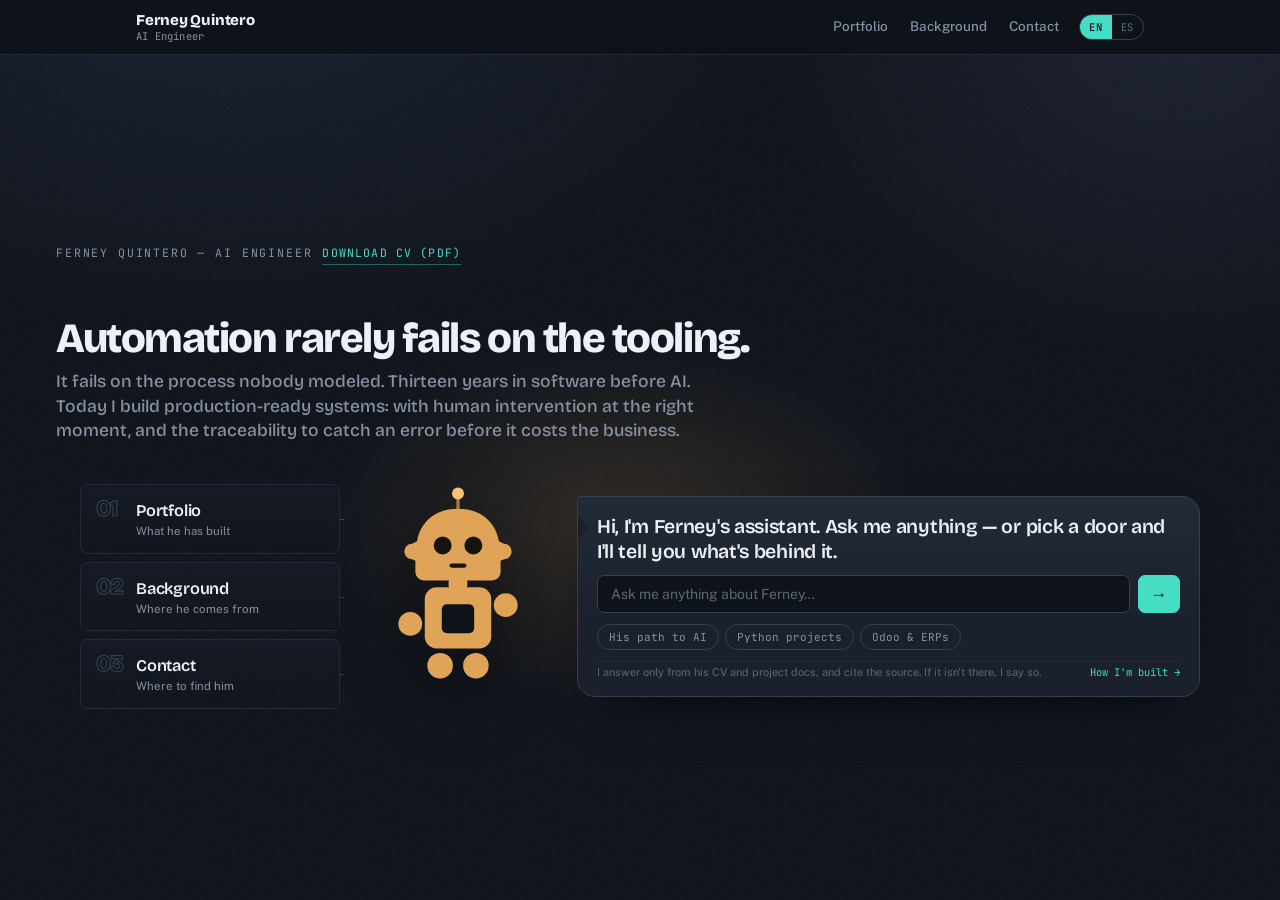
==== commit 4f32d322: "Cronologia por etapa, titular completo y la seccion se llama Portafolio La cronologia agrupaba los t" ====
--- a/index.html
+++ b/index.html
@@ -26,7 +26,7 @@
       <span class="mark-role" data-es="Ingeniero de IA">AI Engineer</span>
     </a>
     <nav aria-label="Sections">
-      <a href="work.html" data-es="Proyectos">Work</a>
+      <a href="work.html" data-es="Portafolio">Portfolio</a>
       <a href="background.html" data-es="Trayectoria">Background</a>
       <a href="contact.html" data-es="Contacto">Contact</a>
     </nav>
@@ -46,7 +46,7 @@
        data-es="Descargar CV (PDF)" download>Download CV (PDF)</a>
   </p>
 
-  <h1 data-es="Las automatizaciones casi nunca fallan por la herramienta.<br><span class='soft'>Fallan por el proceso que nadie modeló. Trece años en software antes de la IA — hoy construyo sistemas que saben lo que no saben.</span>">Automation rarely fails on the tooling.<br><span class="soft">It fails on the process nobody modeled. Thirteen years in software before AI &mdash; now I build systems that know what they don't know.</span></h1>
+  <h1 data-es="Las automatizaciones casi nunca fallan por la herramienta.<br><span class='soft'>Fallan por el proceso que nadie modeló. Trece años en software antes de la IA. Hoy construyo sistemas listos para producción: con intervención humana en el momento justo y trazabilidad para detectar el error antes de que le cueste al negocio.</span>">Automation rarely fails on the tooling.<br><span class="soft">It fails on the process nobody modeled. Thirteen years in software before AI. Today I build production-ready systems: with human intervention at the right moment, and the traceability to catch an error before it costs the business.</span></h1>
 
   <div class="scene">
 
@@ -55,7 +55,7 @@
          data-say="Six systems. Two of them you can open and try right now."
          data-es-say="Seis sistemas. Dos puedes abrirlos y probarlos ahora mismo.">
         <span class="door-n mono">01</span>
-        <span class="door-t" data-es="Proyectos">Work</span>
+        <span class="door-t" data-es="Portafolio">Portfolio</span>
         <span class="door-d" data-es="Lo que ha construido">What he has built</span>
       </a>
       <a href="background.html" data-point="mid"
--- a/styles.css
+++ b/styles.css
@@ -672,11 +672,11 @@
   font-weight: 800;
   /* Mas contenido que antes: el tamano baja para que la tesis quepa en
      dos o tres lineas sin empujar al personaje fuera de pantalla. */
-  font-size: clamp(1.7rem, 4.3vw, 3.05rem);
-  line-height: 1.0;
-  letter-spacing: -0.04em;
+  font-size: clamp(1.5rem, 3.6vw, 2.6rem);
+  line-height: 1.02;
+  letter-spacing: -0.035em;
   margin: 0;
-  max-width: 26ch;
+  max-width: 30ch;
   color: var(--ink);
   text-wrap: balance;
 }
@@ -685,12 +685,14 @@
 .stage h1 .soft {
   color: var(--muted);
   display: block;
-  margin-top: 0.55em;
-  font-size: 0.5em;
-  font-weight: 600;
-  line-height: 1.3;
-  letter-spacing: -0.015em;
-  max-width: 46ch;
+  margin-top: 0.6em;
+  /* La segunda linea lleva ahora el argumento completo, no un remate:
+     baja de tamano y gana ancho para no crecer hacia abajo. */
+  font-size: 0.42em;
+  font-weight: 500;
+  line-height: 1.42;
+  letter-spacing: 0;
+  max-width: 64ch;
 }
 
 /* --- jump buttons: keys on a control panel --- */
@@ -957,11 +959,13 @@
 .tl { list-style: none; margin: 0; padding: 0; position: relative; }
 
 /* Una linea vertical une los anos: la trayectoria se ve como continua en
-   vez de como filas sueltas, que es justo lo que la seccion argumenta. */
+   vez de como filas sueltas, que es justo lo que la seccion argumenta.
+   Corre por el carril que queda entre la columna del ano (46px) y el
+   texto; a 20px caia encima de los numeros y los tachaba. */
 .tl::before {
   content: "";
   position: absolute;
-  left: 20px;
+  left: 53px;
   top: 12px;
   bottom: 12px;
   width: 1px;
@@ -979,7 +983,9 @@
 .tl li::before {
   content: "";
   position: absolute;
-  left: 17px;
+  /* box-sizing es border-box, asi que 7px ya incluye el borde:
+     centrado sobre la linea de 53px => 53 - 7/2 */
+  left: 49.5px;
   top: 15px;
   width: 7px;
   height: 7px;
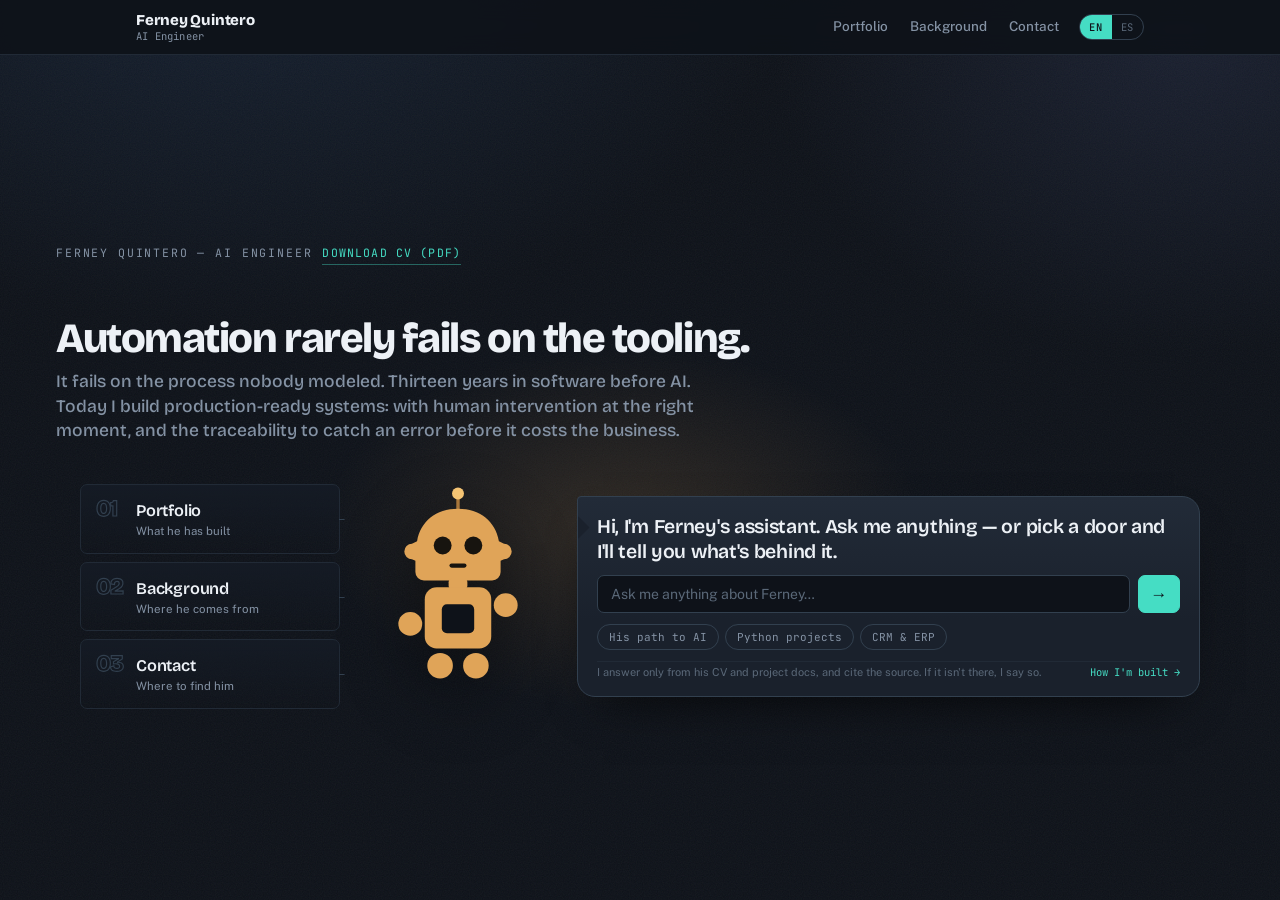
==== commit d6706b26: "Chip del chat: CRM y ERP Y el indice, con ERP y CRM cubiertos por un mismo pasaje." ====
--- a/index.html
+++ b/index.html
@@ -182,9 +182,9 @@
                 data-es-q="¿Qué ha construido en Python?"
                 data-es="Proyectos en Python">Python projects</button>
         <button type="button"
-                data-q="What does he know about Odoo and ERPs?"
-                data-es-q="¿Qué sabe de Odoo y ERPs?"
-                data-es="Odoo y ERPs">Odoo &amp; ERPs</button>
+                data-q="What has he done with ERP and CRM systems?"
+                data-es-q="¿Qué ha hecho con sistemas ERP y CRM?"
+                data-es="CRM y ERP">CRM &amp; ERP</button>
       </div>
 
       <p class="bubble-foot">
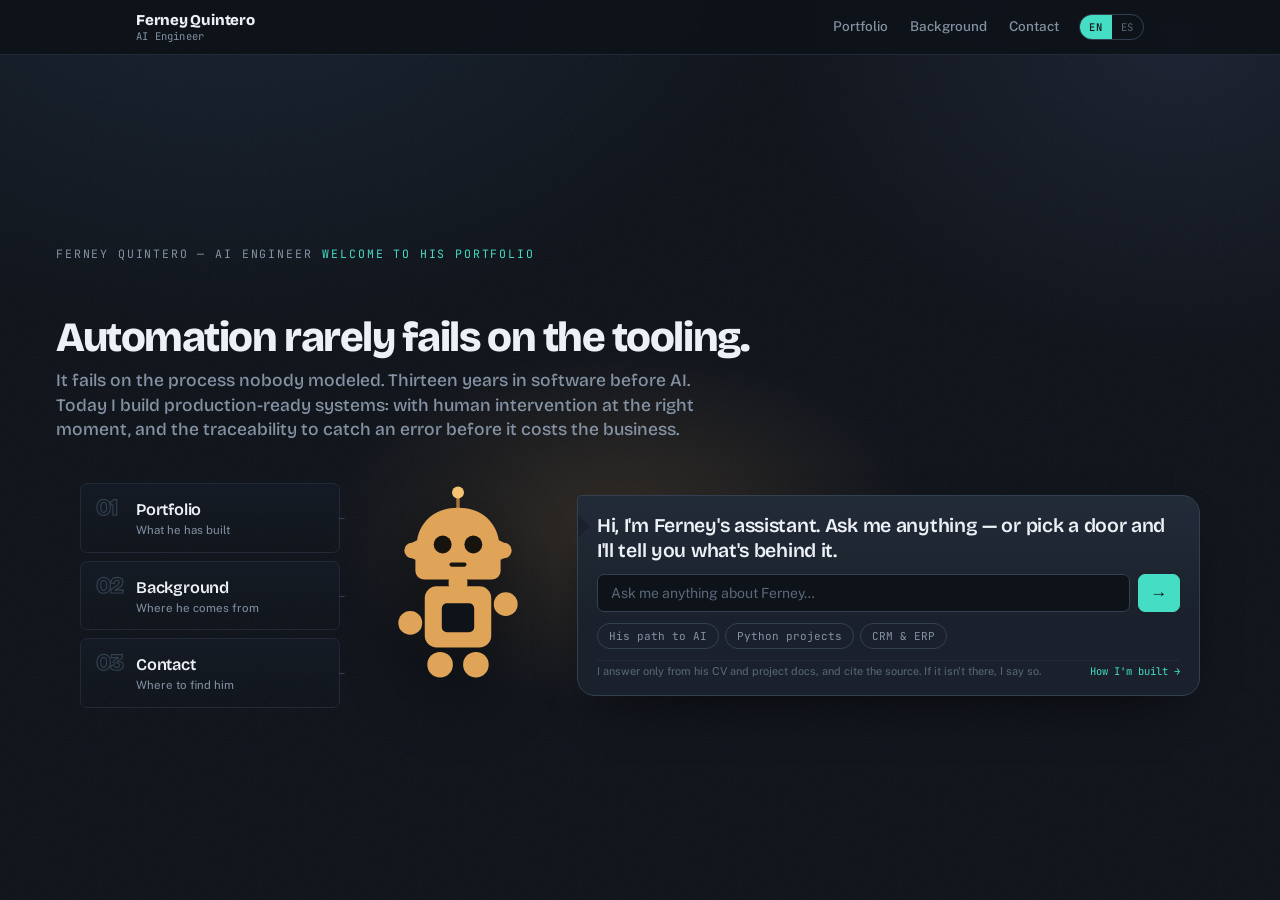
==== commit 16bf65b5: "Quitar el pie de pagina y el CV de la portada El pie contaba con que estaba hecha la pagina y enlaza" ====
--- a/index.html
+++ b/index.html
@@ -41,9 +41,7 @@
 
   <p class="kicker mono">
     <span data-es="Ferney Quintero — Ingeniero de IA">Ferney Quintero — AI Engineer</span>
-    <a class="cv-link" href="Ferney-Quintero-CV-EN.pdf"
-       data-es-href="Ferney-Quintero-CV-ES.pdf"
-       data-es="Descargar CV (PDF)" download>Download CV (PDF)</a>
+    <span class="bienvenida" data-es="Bienvenido a su portafolio">Welcome to his portfolio</span>
   </p>
 
   <h1 data-es="Las automatizaciones casi nunca fallan por la herramienta.<br><span class='soft'>Fallan por el proceso que nadie modeló. Trece años en software antes de la IA. Hoy construyo sistemas listos para producción: con intervención humana en el momento justo y trazabilidad para detectar el error antes de que le cueste al negocio.</span>">Automation rarely fails on the tooling.<br><span class="soft">It fails on the process nobody modeled. Thirteen years in software before AI. Today I build production-ready systems: with human intervention at the right moment, and the traceability to catch an error before it costs the business.</span></h1>
@@ -66,8 +64,8 @@
         <span class="door-d" data-es="De dónde viene">Where he comes from</span>
       </a>
       <a href="contact.html" data-point="down"
-         data-say="Bogotá, Colombia. Where to find him."
-         data-es-say="Bogotá, Colombia. Dónde encontrarlo.">
+         data-say="Colombia. Where to find him."
+         data-es-say="Colombia. Dónde encontrarlo.">
         <span class="door-n mono">03</span>
         <span class="door-t" data-es="Contacto">Contact</span>
         <span class="door-d" data-es="Dónde encontrarlo">Where to find him</span>
--- a/styles.css
+++ b/styles.css
@@ -50,7 +50,15 @@
 
 * { box-sizing: border-box; }
 
-html { scroll-behavior: smooth; scroll-padding-top: 72px; }
+html {
+  scroll-behavior: smooth;
+  scroll-padding-top: 72px;
+  /* Los halos decorativos se salen del viewport a proposito. Sin esto,
+     en movil el telefono los cuenta como ancho real y la pagina scrollea
+     de lado: el texto se sale de la pantalla. Es clip y no hidden porque
+     hidden crearia un contexto de scroll y rompe el sticky de la barra. */
+  overflow-x: clip;
+}
 @media (prefers-reduced-motion: reduce) {
   html { scroll-behavior: auto; }
   * { transition: none !important; animation: none !important; }
@@ -58,6 +66,7 @@
 
 body {
   margin: 0;
+  overflow-x: clip;
   background: var(--paper);
   background-image:
     radial-gradient(58rem 40rem at 18% -8%, #172233 0%, transparent 62%),
@@ -642,6 +651,7 @@
 /* --- title --- */
 /* El kicker sostiene la identidad ("AI Engineer") para que el titular
    pueda dedicarse a la tesis en vez de al cargo. */
+.stage .bienvenida { color: var(--accent); }
 .stage .kicker {
   font-size: 0.72rem;
   letter-spacing: 0.16em;
@@ -658,14 +668,6 @@
   align-items: baseline;
   gap: 10px;
 }
-.stage .cv-link {
-  color: var(--accent);
-  text-decoration: none;
-  border-bottom: 1px solid color-mix(in oklab, var(--accent) 40%, transparent);
-  padding-bottom: 1px;
-  letter-spacing: 0.1em;
-}
-.stage .cv-link:hover { border-bottom-color: var(--accent); }
 
 .stage h1 {
   font-family: var(--display);
@@ -779,7 +781,10 @@
 /* ---------------- inner pages ---------------- */
 .page {
   position: relative;
-  padding: 52px 0 76px;
+  /* El lateral repite var(--pad) a proposito: .page es una clase y gana
+     por especificidad al padding de main, asi que poner 0 aqui dejaba el
+     texto pegado a los dos bordes en todas las paginas internas. */
+  padding: 52px var(--pad) 76px;
 }
 
 /* Las internas heredan el foco de la portada, mas tenue y arriba: liga
@@ -787,9 +792,9 @@
 .page::before {
   content: "";
   position: absolute;
-  left: -10%;
+  left: 0;
   top: -12%;
-  width: min(40rem, 90vw);
+  width: min(40rem, 100%);
   height: 24rem;
   background: radial-gradient(
     closest-side,
@@ -1128,7 +1133,89 @@
   font-weight: 500;
 }
 .contact-main .primary:hover { background: var(--accent); border-color: var(--accent); }
-.contact-links { display: flex; gap: 22px; margin-bottom: 26px; }
+/* --- botones de contacto ---------------------------------------------
+   La version anterior listaba los datos como una ficha, y el problema
+   era que no se leia como algo accionable: un dato y un enlace se ven
+   igual. Estos son botones — superficie propia, icono, flecha y
+   movimiento al pasar por encima — para que se vea que al pulsar va a
+   ocurrir algo. */
+.acciones { display: grid; gap: 12px; margin-bottom: 26px; }
+
+.btn {
+  display: flex;
+  align-items: center;
+  gap: 14px;
+  padding: 15px 18px;
+  border: 1px solid var(--line-2);
+  background: color-mix(in oklab, var(--ink) 4%, transparent);
+  text-decoration: none;
+  color: var(--ink);
+  transition: border-color .16s, background .16s, transform .16s;
+}
+.btn:hover {
+  border-color: var(--accent);
+  background: color-mix(in oklab, var(--accent) 8%, transparent);
+  transform: translateY(-1px);
+}
+.btn-ico { width: 24px; height: 24px; flex: none; fill: currentColor; }
+.btn-txt { display: grid; gap: 2px; min-width: 0; }
+.btn-t { font-weight: 600; font-size: 15px; }
+.btn-s {
+  font-family: var(--mono);
+  font-size: 12px;
+  color: var(--dim);
+  overflow-wrap: anywhere;
+}
+.btn-flecha {
+  margin-left: auto;
+  color: var(--dim);
+  font-size: 17px;
+  transition: transform .16s, color .16s;
+}
+.btn:hover .btn-flecha { color: var(--accent); transform: translateX(3px); }
+
+/* WhatsApp lleva su verde: es la senal que hace que se reconozca de un
+   vistazo, y aqui es la via mas directa. */
+.btn-wa { color: #25d366; border-color: color-mix(in oklab, #25d366 40%, transparent); }
+.btn-wa .btn-t { color: var(--ink); }
+.btn-wa:hover {
+  border-color: #25d366;
+  background: color-mix(in oklab, #25d366 10%, transparent);
+}
+.btn-wa:hover .btn-flecha { color: #25d366; }
+
+.btn-mail { color: var(--amber); }
+.btn-mail .btn-t { color: var(--ink); }
+.btn-fila { display: flex; align-items: stretch; gap: 10px; }
+.btn-fila .btn { flex: 1; min-width: 0; }
+
+/* Un mailto no hace nada si no hay cliente de correo configurado, que en
+   movil es lo habitual. El boton de copiar cubre ese caso. */
+.copiar {
+  font-family: var(--mono);
+  font-size: 11.5px;
+  color: var(--dim);
+  background: transparent;
+  border: 1px solid var(--line-2);
+  padding: 0 14px;
+  cursor: pointer;
+  white-space: nowrap;
+  transition: color .16s, border-color .16s;
+}
+.copiar:hover { color: var(--ink); border-color: var(--accent); }
+.copiar[data-hecho="si"] { color: var(--accent); border-color: var(--accent); }
+
+.btn-secundarios { display: flex; flex-wrap: wrap; gap: 10px; margin-top: 2px; }
+.chip {
+  font-family: var(--mono);
+  font-size: 12.5px;
+  color: var(--soft);
+  text-decoration: none;
+  border: 1px solid var(--line);
+  padding: 9px 15px;
+  transition: color .16s, border-color .16s;
+}
+.chip:hover { color: var(--ink); border-color: var(--accent); }
 .contact-links a {
   text-decoration: none;
   font-size: 14.5px;
@@ -1152,21 +1239,6 @@
 }
 .pager .jump-n { color: var(--dim); }
 
-/* ---------------- footer ---------------- */
-footer {
-  max-width: var(--maxw);
-  margin: 0 auto;
-  padding: 20px var(--pad) 40px;
-  border-top: 1px solid var(--line);
-  display: flex;
-  flex-wrap: wrap;
-  gap: 10px 20px;
-  justify-content: space-between;
-  font-size: 11px;
-  color: var(--dim);
-}
-footer a { color: var(--dim); text-decoration: none; }
-footer a:hover { color: var(--ink); }
 
 /* ---------------- responsive ---------------- */
 @media (max-width: 980px) {
@@ -1202,7 +1274,7 @@
   .mark-role { display: none; }
 
   .stage { min-height: 0; padding-top: 20px; padding-bottom: 30px; }
-  .stage::before { top: 30%; width: 130vw; }
+  .stage::before { top: 30%; width: 100%; }
   .scene { grid-template-columns: 1fr; gap: 14px; }
   .bot { width: 92px; justify-self: center; }
   .doors a::after { display: none; }
@@ -1214,10 +1286,37 @@
   .door-d { display: none; }
   .bubble-foot { flex-direction: column; gap: 6px; }
 
-  .page { padding: 32px 0 52px; }
+  .page { padding: 32px var(--pad) 52px; }
+
+  /* El correo no cabe junto al boton de copiar en una pantalla estrecha:
+     se partia como "…gmail.co / m". El boton baja y ocupa el ancho. */
+  .btn-fila { flex-direction: column; gap: 8px; }
+  .btn-fila .copiar { padding: 11px 14px; }
+  .btn-s { font-size: 11.5px; }
+  .btn { padding: 14px 15px; gap: 12px; }
   .proj { grid-template-columns: 1fr; gap: 0; }
   .proj-n { display: none; }
   .proj-foot { flex-direction: column; align-items: flex-start; }
   .pager { grid-template-columns: 1fr; }
   .flow-step { grid-template-columns: 1fr; gap: 2px; }
-}
+
+  /* En un telefono de 360px, 5vw daba 18px y el clamp se quedaba en el
+     minimo de 20: el texto llegaba casi al borde por los dos lados.
+     Va dentro de :root porque una custom property suelta en un media
+     query no es CSS valido y el navegador la descarta en silencio. */
+  :root { --pad: 26px; }
+
+  /* El otro motivo de la sensacion de apreton no es el margen sino la
+     densidad: 16-17px de cuerpo llenan la linea de lado a lado en una
+     pantalla estrecha. Baja el tamano y sube el interlineado, que es lo
+     que da aire sin perder legibilidad. */
+  body { font-size: 15.2px; }
+  .bg-text p,
+  .prose p,
+  .proj p { font-size: 15px; line-height: 1.74; }
+  .bg-lead { font-size: 1rem; line-height: 1.6; }
+  .page-head > p { font-size: 15px; line-height: 1.6; }
+  .page-head h1 { font-size: clamp(1.95rem, 8.6vw, 2.6rem); }
+  .page-head { padding-bottom: 22px; margin-bottom: 26px; }
+  .prose h2 { margin: 34px 0 12px; }
+}
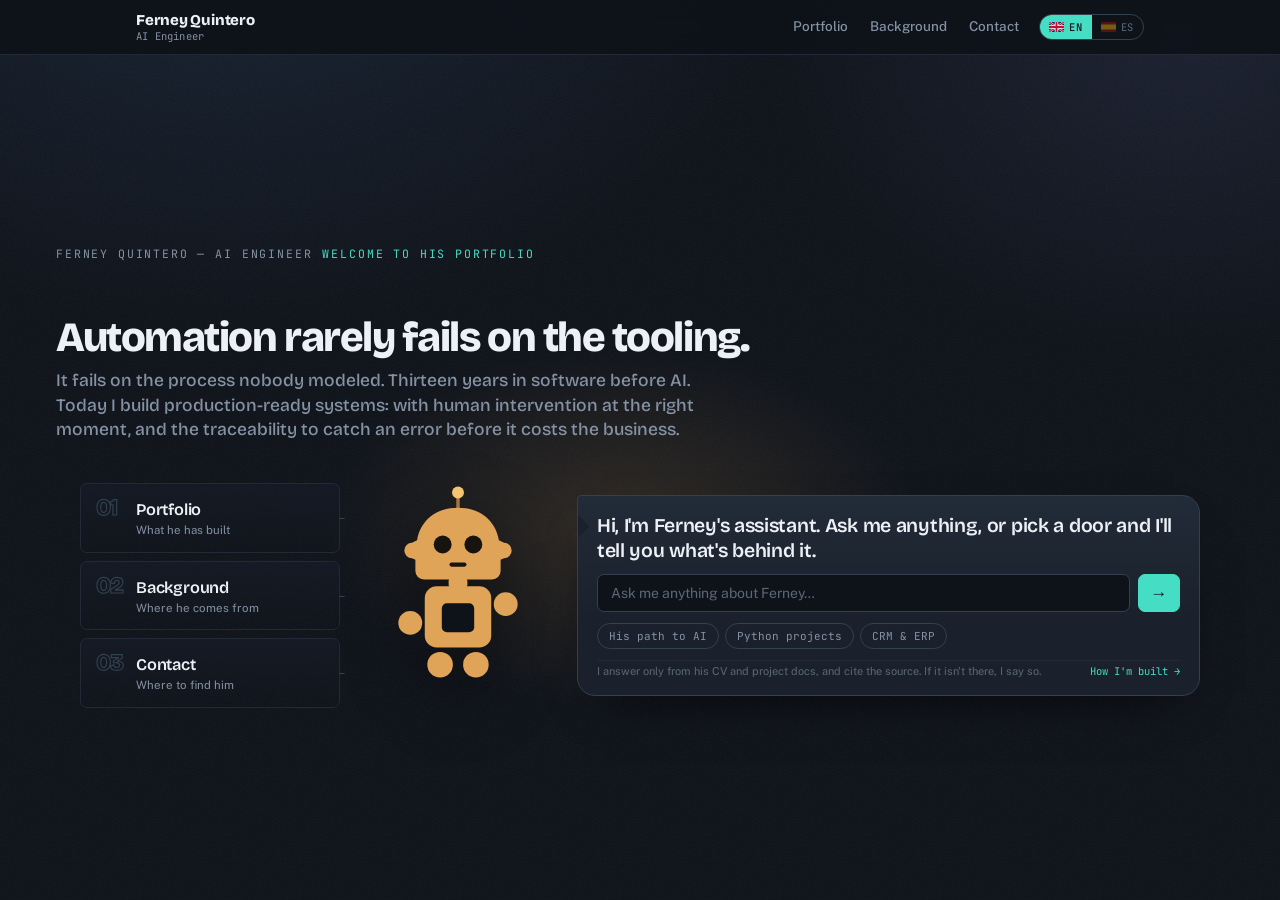
==== commit 05207f28: "Ingles por defecto y banderas en el selector de idioma La pagina miraba navigator.language, asi que " ====
--- a/index.html
+++ b/index.html
@@ -30,9 +30,9 @@
       <a href="background.html" data-es="Trayectoria">Background</a>
       <a href="contact.html" data-es="Contacto">Contact</a>
     </nav>
-    <div class="lang" role="group" aria-label="Language">
-      <button type="button" data-lang-btn="en" aria-pressed="true">EN</button>
-      <button type="button" data-lang-btn="es" aria-pressed="false">ES</button>
+    <div class="lang" role="group" aria-label="Language / Idioma">
+      <button type="button" data-lang-btn="en" aria-pressed="true" aria-label="English"><svg class="flag" viewBox="0 0 60 40" aria-hidden="true"><clipPath id="ukc"><path d="M0 0h60v40H0z"/></clipPath><g clip-path="url(#ukc)"><path d="M0 0h60v40H0z" fill="#012169"/><path d="M0 0l60 40M60 0L0 40" stroke="#fff" stroke-width="9"/><path d="M0 0l60 40M60 0L0 40" stroke="#C8102E" stroke-width="5"/><path d="M30 0v40M0 20h60" stroke="#fff" stroke-width="14"/><path d="M30 0v40M0 20h60" stroke="#C8102E" stroke-width="8"/></g></svg><span>EN</span></button>
+      <button type="button" data-lang-btn="es" aria-pressed="false" aria-label="Español"><svg class="flag" viewBox="0 0 60 40" aria-hidden="true"><path d="M0 0h60v40H0z" fill="#AA151B"/><path d="M0 10h60v20H0z" fill="#F1BF00"/></svg><span>ES</span></button>
     </div>
   </div>
 </header>
@@ -148,7 +148,7 @@
 
       <div class="chat-log" id="chat-log" role="log" aria-live="polite" aria-label="Conversation">
         <div class="msg from-bot">
-          <p class="msg-text" data-es="Hola, soy el asistente de Ferney. Pregúntame lo que quieras — o elige una puerta y te cuento qué hay detrás.">Hi, I'm Ferney's assistant. Ask me anything — or pick a door and I'll tell you what's behind it.</p>
+          <p class="msg-text" data-es="Hola, soy el asistente de Ferney. Pregúntame lo que quieras o elige una puerta y te cuento qué hay detrás.">Hi, I'm Ferney's assistant. Ask me anything, or pick a door and I'll tell you what's behind it.</p>
         </div>
       </div>
 
--- a/styles.css
+++ b/styles.css
@@ -152,6 +152,21 @@
 .topbar nav a[aria-current="page"] { color: var(--ink); border-bottom-color: var(--accent); }
 
 /* --- selector de idioma --- */
+/* Emoji de bandera no vale: Windows no dibuja los indicadores regionales
+   y muestra las letras "GB"/"ES" en su lugar. Van dibujadas en SVG. */
+.flag {
+  width: 15px;
+  height: 10px;
+  display: block;
+  border-radius: 1px;
+  flex: none;
+  /* Apagadas hasta que el idioma esta activo, para que el boton elegido
+     se distinga tambien sin depender solo del fondo. */
+  opacity: .45;
+  transition: opacity .12s ease;
+}
+.lang button[aria-pressed="true"] .flag { opacity: 1; }
+
 .lang {
   display: flex;
   border: 1px solid var(--line-2);
@@ -168,6 +183,12 @@
   color: var(--dim);
   padding: 5px 9px;
   cursor: pointer;
+  /* Bandera y codigo juntos: la bandera hace que se lea como selector de
+     idioma de un vistazo, y el codigo evita la ambiguedad de la bandera
+     sola — una bandera nombra un pais, no un idioma. */
+  display: flex;
+  align-items: center;
+  gap: 5px;
   transition: background .12s ease, color .12s ease;
 }
 .lang button:hover { color: var(--ink); }
@@ -1269,9 +1290,30 @@
 }
 
 @media (max-width: 620px) {
-  .topbar nav { gap: 14px; }
+  .topbar nav { gap: 13px; }
   .topbar nav a { font-size: 12.5px; }
   .mark-role { display: none; }
+
+  /* En pantalla estrecha el selector deja solo la bandera: es la parte
+     que comunica "esto es el idioma", y el codigo sobra cuando el
+     espacio manda. */
+  .lang button { padding: 6px 10px; gap: 0; }
+  .lang button span { display: none; }
+  .flag { width: 18px; height: 12px; }
+
+  /* Aun asi los tres bloques de la barra piden 374px y en un telefono de
+     360 hay 308. Recortar tipografias no cierra esa diferencia, y en
+     espanol el menu es todavia mas largo ("Portafolio Trayectoria
+     Contacto"), asi que la barra pasa a dos filas: nombre y idioma
+     arriba, navegacion completa debajo. Deja de depender de cuanto mida
+     el texto. */
+  .bar { flex-wrap: wrap; row-gap: 9px; gap: 12px; }
+  .topbar nav {
+    order: 3;
+    width: 100%;
+    justify-content: space-between;
+    gap: 8px;
+  }
 
   .stage { min-height: 0; padding-top: 20px; padding-bottom: 30px; }
   .stage::before { top: 30%; width: 100%; }
